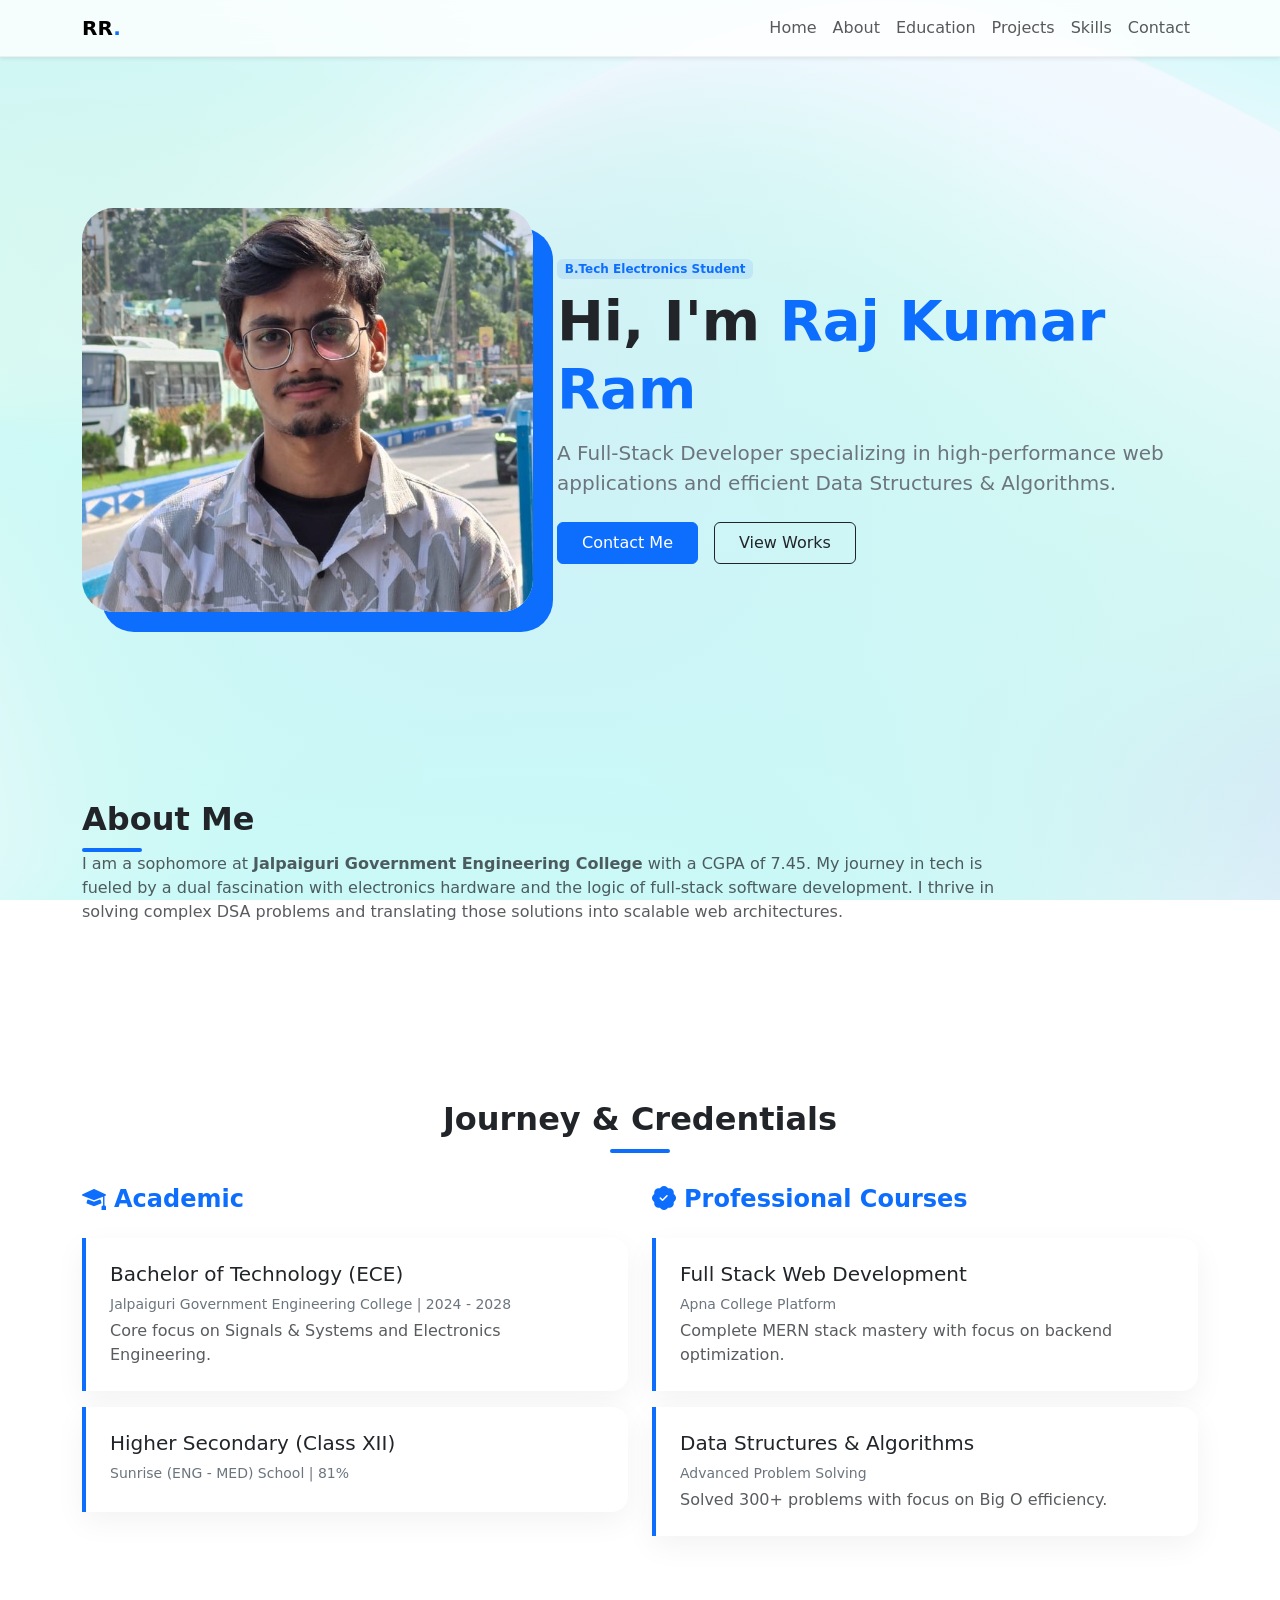
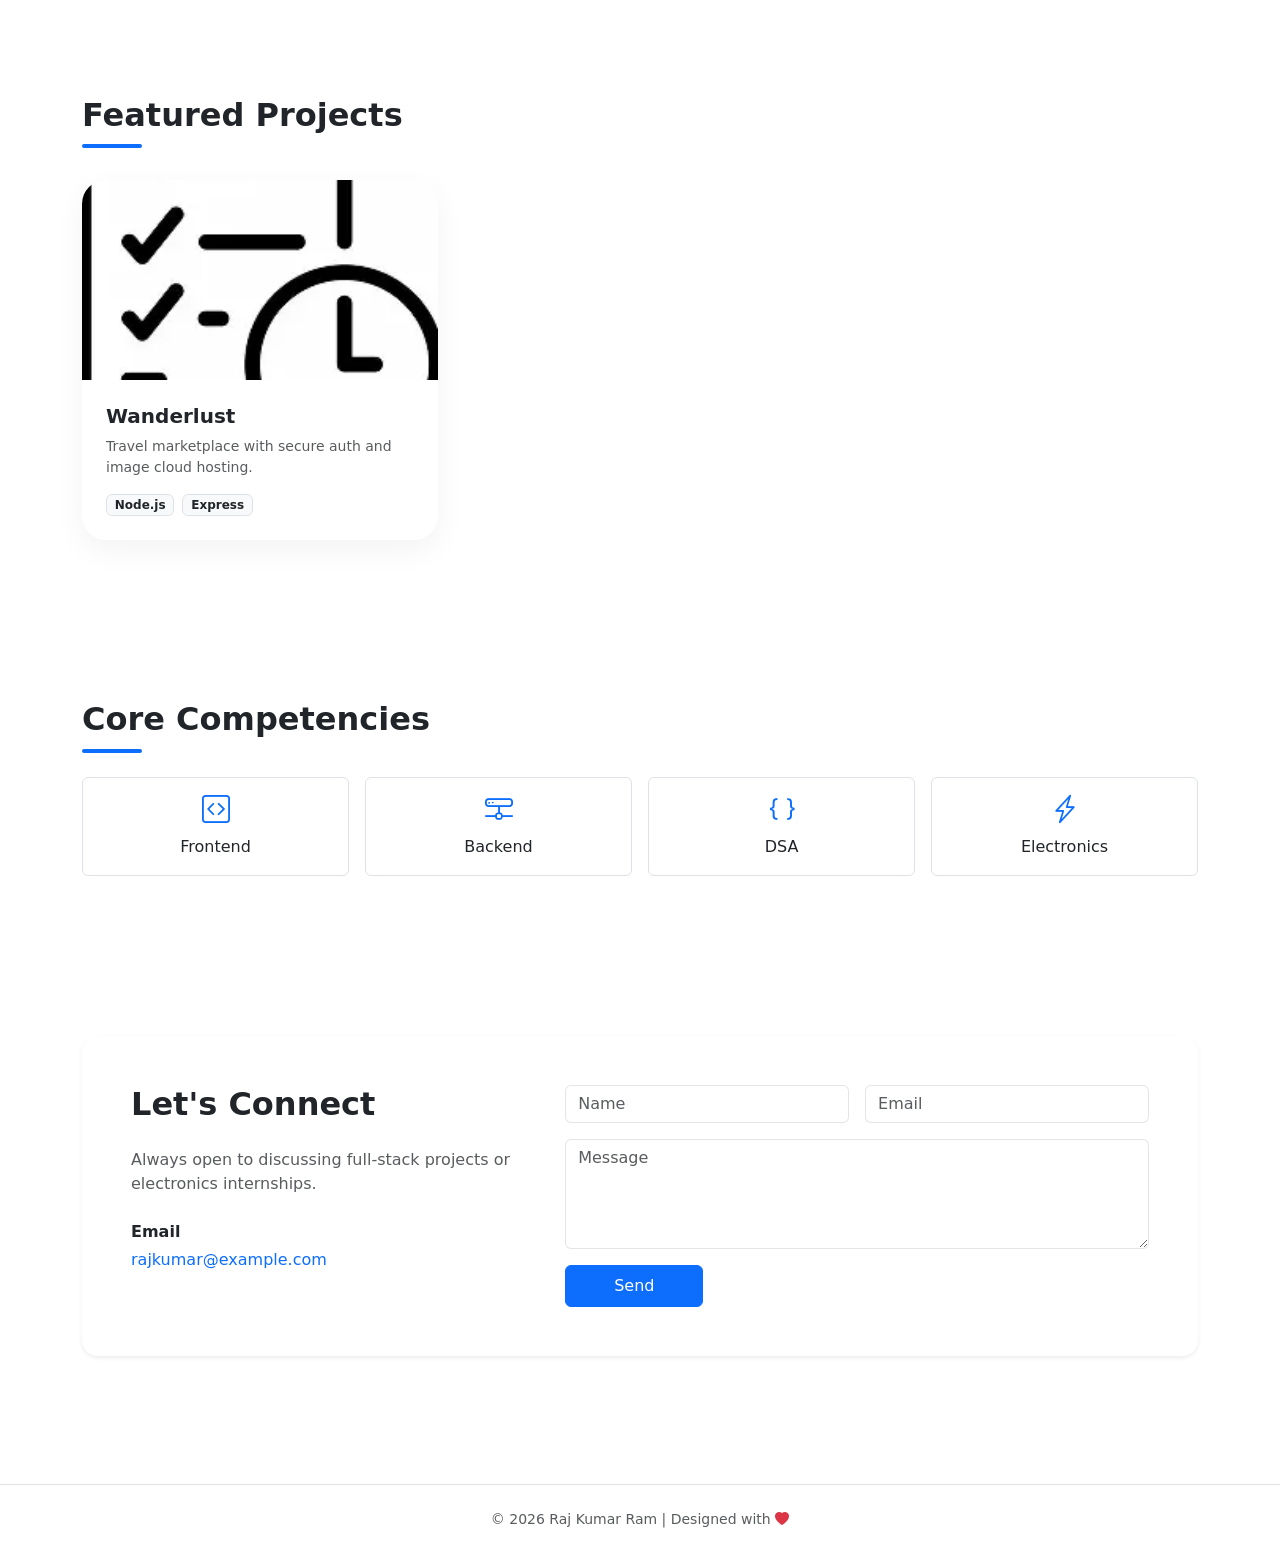
==== index.html @ 400740d8 "Added a new project detail" ====
<!DOCTYPE html>
<html lang="en">
<head>
    <meta charset="UTF-8">
    <meta name="viewport" content="width=device-width, initial-scale=1.0">
    <title>Raj Kumar Ram | Professional Portfolio</title>
    <link rel="stylesheet" href="https://cdn.jsdelivr.net/npm/bootstrap@5.3.3/dist/css/bootstrap.min.css">
    <link rel="stylesheet" href="https://cdn.jsdelivr.net/npm/bootstrap-icons@1.11.3/font/bootstrap-icons.min.css">
    <link rel="stylesheet" href="index.css">
</head>
<body>

    <nav class="navbar navbar-expand-lg fixed-top shadow-sm">
        <div class="container">
            <a class="navbar-brand fw-bold" href="#">RR<span>.</span></a>
            <button class="navbar-toggler" type="button" data-bs-toggle="collapse" data-bs-target="#navbarNav">
                <span class="navbar-toggler-icon"></span>
            </button>
            <div class="collapse navbar-collapse" id="navbarNav">
                <ul class="navbar-nav ms-auto fw-medium">
                    <li class="nav-item"><a class="nav-link" href="#home">Home</a></li>
                    <li class="nav-item"><a class="nav-link" href="#about">About</a></li>
                    <li class="nav-item"><a class="nav-link" href="#education">Education</a></li>
                    <li class="nav-item"><a class="nav-link" href="#projects">Projects</a></li>
                    <li class="nav-item"><a class="nav-link" href="#skills">Skills</a></li>
                    <li class="nav-item"><a class="nav-link" href="#contact">Contact</a></li>
                </ul>
            </div>
        </div>
    </nav>

    <div class="container main-content">
        <header id="home" class="row align-items-center hero-section">
            <div class="col-lg-5 text-center mb-4 mb-lg-0">
                <div class="image-stack">
                    <img src="images/WhatsApp Image 2026-01-20 at 01.18.59.jpeg" alt="Raj Kumar Ram" class="img-fluid profile-pic">
                </div>
            </div>
            <div class="hero-cont col-lg-7">
                <span class="badge bg-soft-primary text-primary mb-2">B.Tech Electronics Student</span>
                <h1 class="display-4 fw-bold mb-3">Hi, I'm <span class="text-primary">Raj Kumar Ram</span></h1>
                <p class="lead text-secondary mb-4">A Full-Stack Developer specializing in high-performance web applications and efficient Data Structures & Algorithms.</p>
                <div class="d-flex gap-3 justify-content-center justify-content-lg-start">
                    <a href="#contact" class="btn btn-primary px-4 py-2">Contact Me</a>
                    <a href="#projects" class="btn btn-outline-dark px-4 py-2">View Works</a>
                </div>
            </div>
        </header>

        <section id="about" class="section-padding">
            <div class="section-header">
                <h2 class="fw-bold">About Me</h2>
                <div class="underline"></div>
            </div>
            <div class="row">
                <div class="col-lg-10">
                    <p class="text-muted">I am a sophomore at <strong>Jalpaiguri Government Engineering College</strong> with a CGPA of 7.45. My journey in tech is fueled by a dual fascination with electronics hardware and the logic of full-stack software development. I thrive in solving complex DSA problems and translating those solutions into scalable web architectures.</p>
                </div>
            </div>
        </section>

        <section id="education" class="section-padding">
            <div class="section-header text-center">
                <h2 class="fw-bold">Journey & Credentials</h2>
                <div class="underline mx-auto"></div>
            </div>
            <div class="row g-4 mt-2">
                <div class="col-md-6">
                    <h4 class="mb-4 text-primary fw-bold"><i class="bi bi-mortarboard-fill me-2"></i>Academic</h4>
                    <div class="timeline-item p-4 mb-3">
                        <h5>Bachelor of Technology (ECE)</h5>
                        <p class="text-secondary small mb-1">Jalpaiguri Government Engineering College | 2024 - 2028</p>
                        <p class="mb-0 text-muted">Core focus on Signals & Systems and Electronics Engineering.</p>
                    </div>
                    <div class="timeline-item p-4">
                        <h5>Higher Secondary (Class XII)</h5>
                        <p class="text-secondary small mb-1">Sunrise (ENG - MED) School | 81%</p>
                    </div>
                </div>
                <div class="col-md-6">
                    <h4 class="mb-4 text-primary fw-bold"><i class="bi bi-patch-check-fill me-2"></i>Professional Courses</h4>
                    <div class="timeline-item p-4 mb-3">
                        <h5>Full Stack Web Development</h5>
                        <p class="text-secondary small mb-1">Apna College Platform</p>
                        <p class="mb-0 text-muted">Complete MERN stack mastery with focus on backend optimization.</p>
                    </div>
                    <div class="timeline-item p-4">
                        <h5>Data Structures & Algorithms</h5>
                        <p class="text-secondary small mb-1">Advanced Problem Solving</p>
                        <p class="mb-0 text-muted">Solved 300+ problems with focus on Big O efficiency.</p>
                    </div>
                </div>
            </div>
        </section>

        <section id="projects" class="section-padding">
            <div class="section-header">
                <h2 class="fw-bold">Featured Projects</h2>
                <div class="underline"></div>
            </div>
            <div class="row g-4 mt-2">
                <div class="col-md-6 col-lg-4">
                    <div class="project-card h-100">
                        <div class="project-img-wrapper">
                            <img src="images/pro.webp" alt="Wanderlust" class="img-fluid">
                        </div>
                        <div class="p-4">
                            <h5 class="fw-bold">Wanderlust</h5>
                            <p class="text-muted small">Travel marketplace with secure auth and image cloud hosting.</p>
                            <div class="d-flex gap-2">
                                <span class="badge bg-light text-dark border">Node.js</span>
                                <span class="badge bg-light text-dark border">Express</span>
                            </div>
                        </div>
                    </div>
                </div>
                </div>
        </section>

        <section id="skills" class="section-padding">
            <div class="section-header">
                <h2 class="fw-bold">Core Competencies</h2>
                <div class="underline"></div>
            </div>
            <div class="row g-3 mt-2">
                <div class="col-6 col-md-3">
                    <div class="skill-tag p-3 text-center border rounded">
                        <i class="bi bi-code-square d-block mb-2 h3 text-primary"></i>
                        <span class="fw-medium">Frontend</span>
                    </div>
                </div>
                <div class="col-6 col-md-3">
                    <div class="skill-tag p-3 text-center border rounded">
                        <i class="bi bi-hdd-network d-block mb-2 h3 text-primary"></i>
                        <span class="fw-medium">Backend</span>
                    </div>
                </div>
                <div class="col-6 col-md-3">
                    <div class="skill-tag p-3 text-center border rounded">
                        <i class="bi bi-braces d-block mb-2 h3 text-primary"></i>
                        <span class="fw-medium">DSA</span>
                    </div>
                </div>
                <div class="col-6 col-md-3">
                    <div class="skill-tag p-3 text-center border rounded">
                        <i class="bi bi-lightning-charge d-block mb-2 h3 text-primary"></i>
                        <span class="fw-medium">Electronics</span>
                    </div>
                </div>
            </div>
        </section>

        <section id="contact" class="section-padding mb-5">
            <div class="glass-card p-5 rounded-4 shadow-sm">
                <div class="row">
                    <div class="col-md-5">
                        <h2 class="fw-bold mb-4">Let's Connect</h2>
                        <p class="text-muted">Always open to discussing full-stack projects or electronics internships.</p>
                        <div class="mt-4">
                            <p class="mb-1 fw-bold">Email</p>
                            <p class="text-primary">rajkumar@example.com</p>
                        </div>
                    </div>
                    <div class="col-md-7">
                        <form class="row g-3">
                            <div class="col-md-6"><input type="text" class="form-control glass-input" placeholder="Name"></div>
                            <div class="col-md-6"><input type="email" class="form-control glass-input" placeholder="Email"></div>
                            <div class="col-12"><textarea class="form-control glass-input" rows="4" placeholder="Message"></textarea></div>
                            <div class="col-12"><button class="btn btn-primary px-5 py-2">Send</button></div>
                        </form>
                    </div>
                </div>
            </div>
        </section>
    </div>

    <footer class="text-center py-4 border-top">
        <p class="text-muted small mb-0">© 2026 Raj Kumar Ram | Designed with <i class="bi bi-heart-fill text-danger"></i></p>
    </footer>
    <script src="https://cdn.jsdelivr.net/npm/bootstrap@5.3.3/dist/js/bootstrap.bundle.min.js"></script>
    <script src="index.js"></script>
</body>
</html>
---- index.css ----
:root {
    --primary: #0d6efd;
    --bg-light: #f8faff;
    --text-dark: #212529;
    --card-shadow: 0 10px 30px rgba(0, 0, 0, 0.05);
}

body {
    font-family: 'Inter', system-ui, -apple-system, sans-serif;
    background-color: var(--bg-light);
    color: var(--text-dark);
    scroll-behavior: smooth;
    background: linear-gradient(rgba(248, 250, 255, 0.8), rgba(248, 250, 255, 0.8)), 
                url(images/mesh-833.png); /* The overlay makes text easier to read */
    background-size: cover;
    background-position: center;
    background-attachment: fixed;
    background-repeat: no-repeat;
}

/* Navbar glass effect */
.navbar {
    background: rgba(255, 255, 255, 0.8) !important;
    backdrop-filter: blur(10px);
    border-bottom: 1px solid rgba(0,0,0,0.05);
}

.navbar-brand span { color: var(--primary); }

.section-padding { padding: 5rem 0; }

/* Hero section */
.hero-section { min-height: 80vh; padding-top: 100px; }

.profile-pic {
    border-radius: 2rem;
    box-shadow: 20px 20px 0 var(--primary);
    transition: transform 0.4s ease;
}

.profile-pic:hover { transform: translate(-10px, -10px); }

/* Timeline Design */
.timeline-item {
    background: white;
    border-left: 4px solid var(--primary);
    border-radius: 0 1rem 1rem 0;
    box-shadow: var(--card-shadow);
    transition: transform 0.3s ease;
}

.timeline-item:hover { transform: translateX(10px); }

/* Project Card */
.project-card {
    background: white;
    border-radius: 1.5rem;
    overflow: hidden;
    box-shadow: var(--card-shadow);
    border: none;
    transition: all 0.4s ease;
}

.project-card:hover {
    transform: translateY(-10px);
    box-shadow: 0 20px 40px rgba(0,0,0,0.1);
}

.project-img-wrapper { overflow: hidden; height: 200px; }
.project-img-wrapper img { object-fit: cover; width: 100%; height: 100%; transition: scale 0.4s; }
.project-card:hover img { scale: 1.1; }

/* Skill Tags */
.skill-tag {
    background: white;
    transition: all 0.3s;
}
.skill-tag:hover {
    background: var(--primary);
    color: white !important;
    transform: scale(1.05);
}
.skill-tag:hover i { color: white !important; }

/* Contact Glassmorphism */
.glass-card {
    background: rgba(255, 255, 255, 0.4);
    backdrop-filter: blur(15px);
    border: 1px solid rgba(255, 255, 255, 0.2);
}

.glass-input {
    background: rgba(255, 255, 255, 0.5);
    border: 1px solid rgba(0,0,0,0.1);
}

.glass-input:focus {
    background: white;
    box-shadow: none;
    border-color: var(--primary);
}

/* Utilities */
.underline {
    width: 60px;
    height: 4px;
    background: var(--primary);
    margin-top: 10px;
    border-radius: 2px;
}

.bg-soft-primary { background-color: rgba(13, 110, 253, 0.1); }
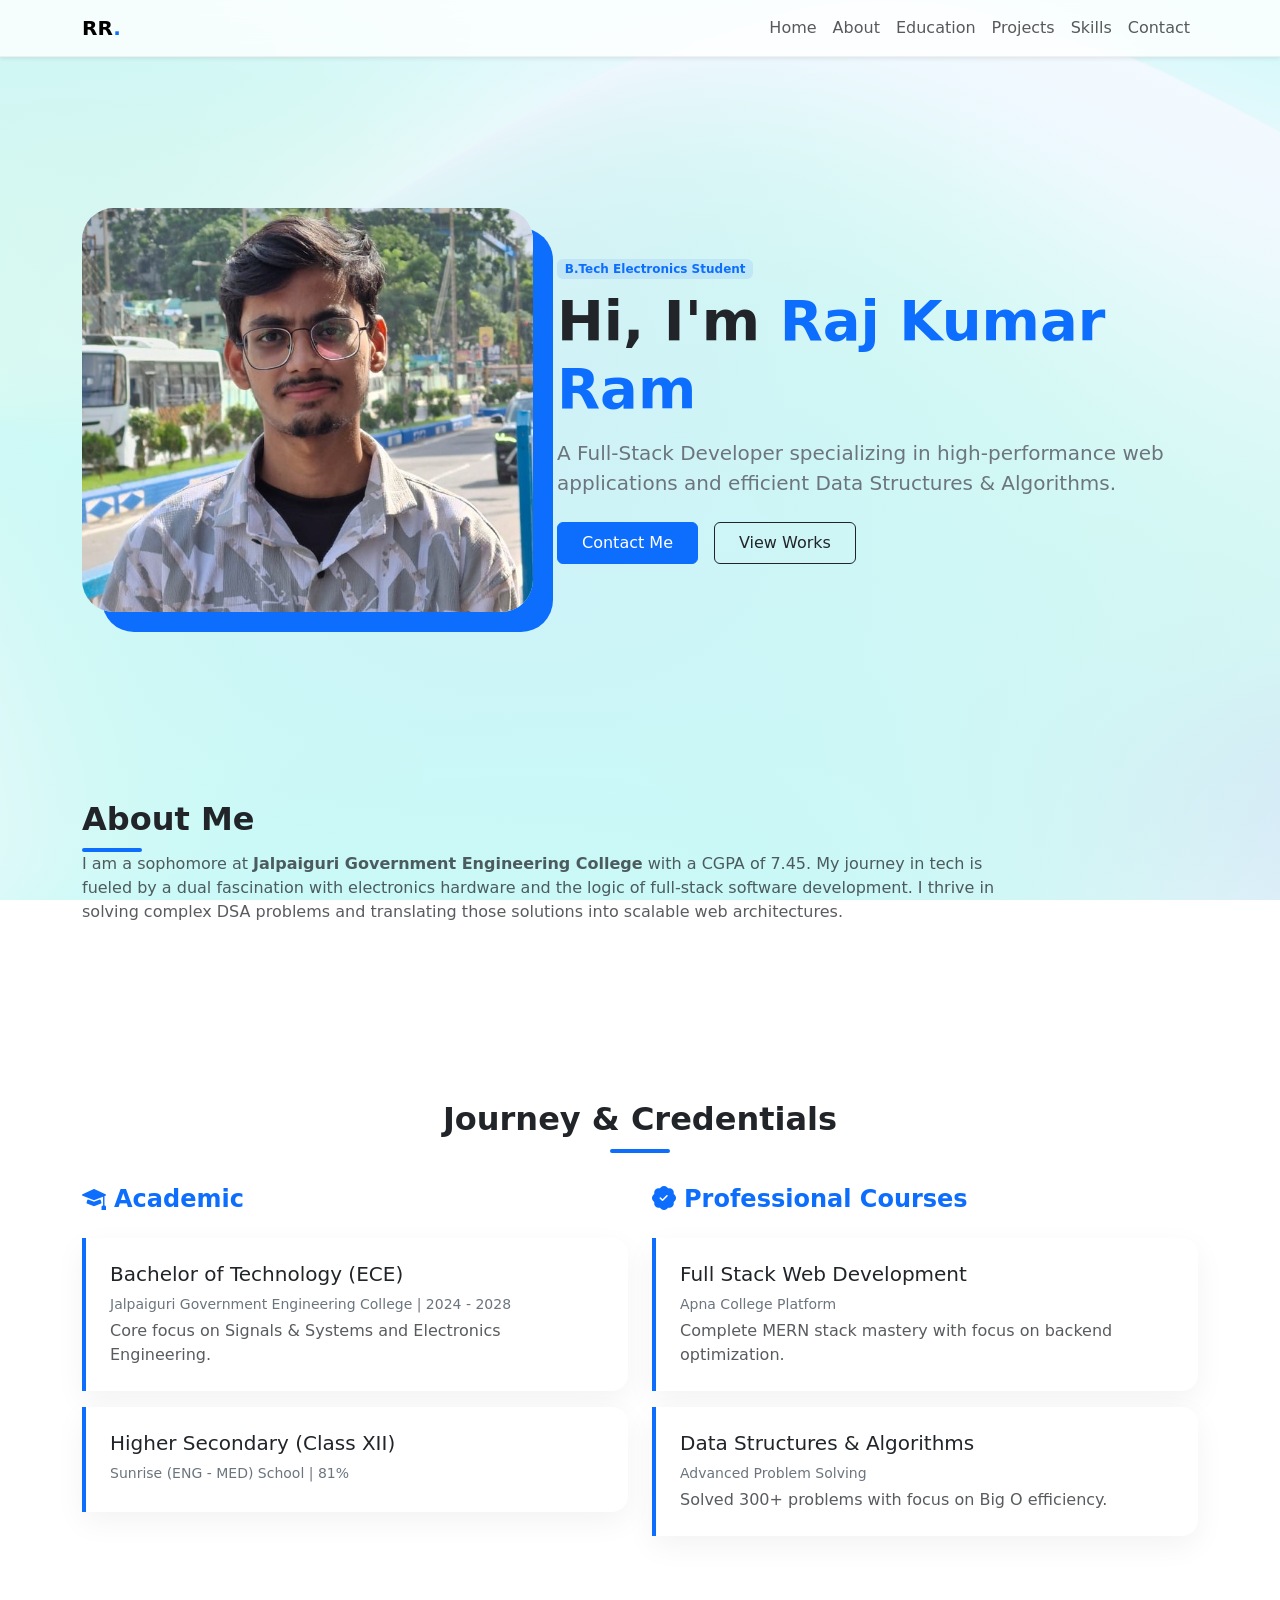
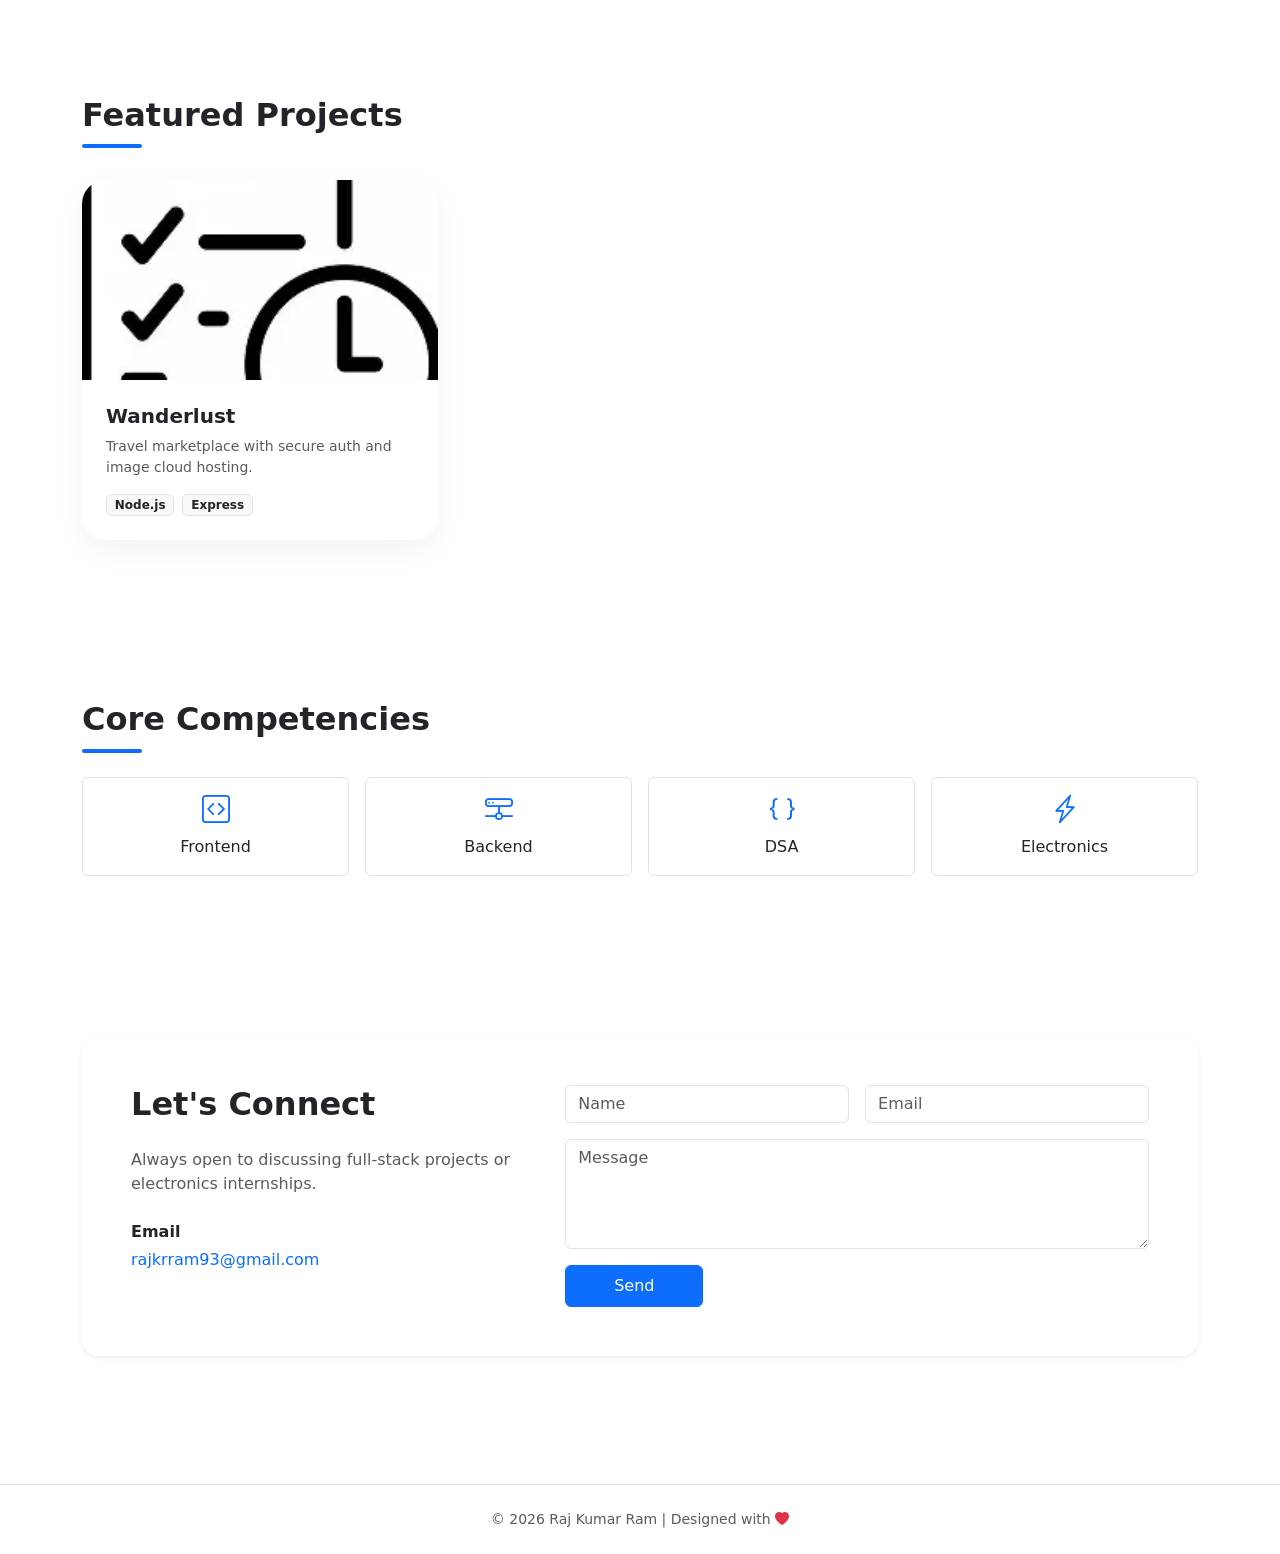
==== commit d43c096f: "update details" ====
--- a/index.html
+++ b/index.html
@@ -6,6 +6,7 @@
     <title>Raj Kumar Ram | Professional Portfolio</title>
     <link rel="stylesheet" href="https://cdn.jsdelivr.net/npm/bootstrap@5.3.3/dist/css/bootstrap.min.css">
     <link rel="stylesheet" href="https://cdn.jsdelivr.net/npm/bootstrap-icons@1.11.3/font/bootstrap-icons.min.css">
+    <link rel="icon" type="image/png" href="images/WhatsApp Image 2026-01-20 at 01.18.59.jpeg">
     <link rel="stylesheet" href="index.css">
 </head>
 <body>
@@ -158,7 +159,7 @@
                         <p class="text-muted">Always open to discussing full-stack projects or electronics internships.</p>
                         <div class="mt-4">
                             <p class="mb-1 fw-bold">Email</p>
-                            <p class="text-primary">rajkumar@example.com</p>
+                            <p class="text-primary">rajkrram93@gmail.com</p>
                         </div>
                     </div>
                     <div class="col-md-7">
